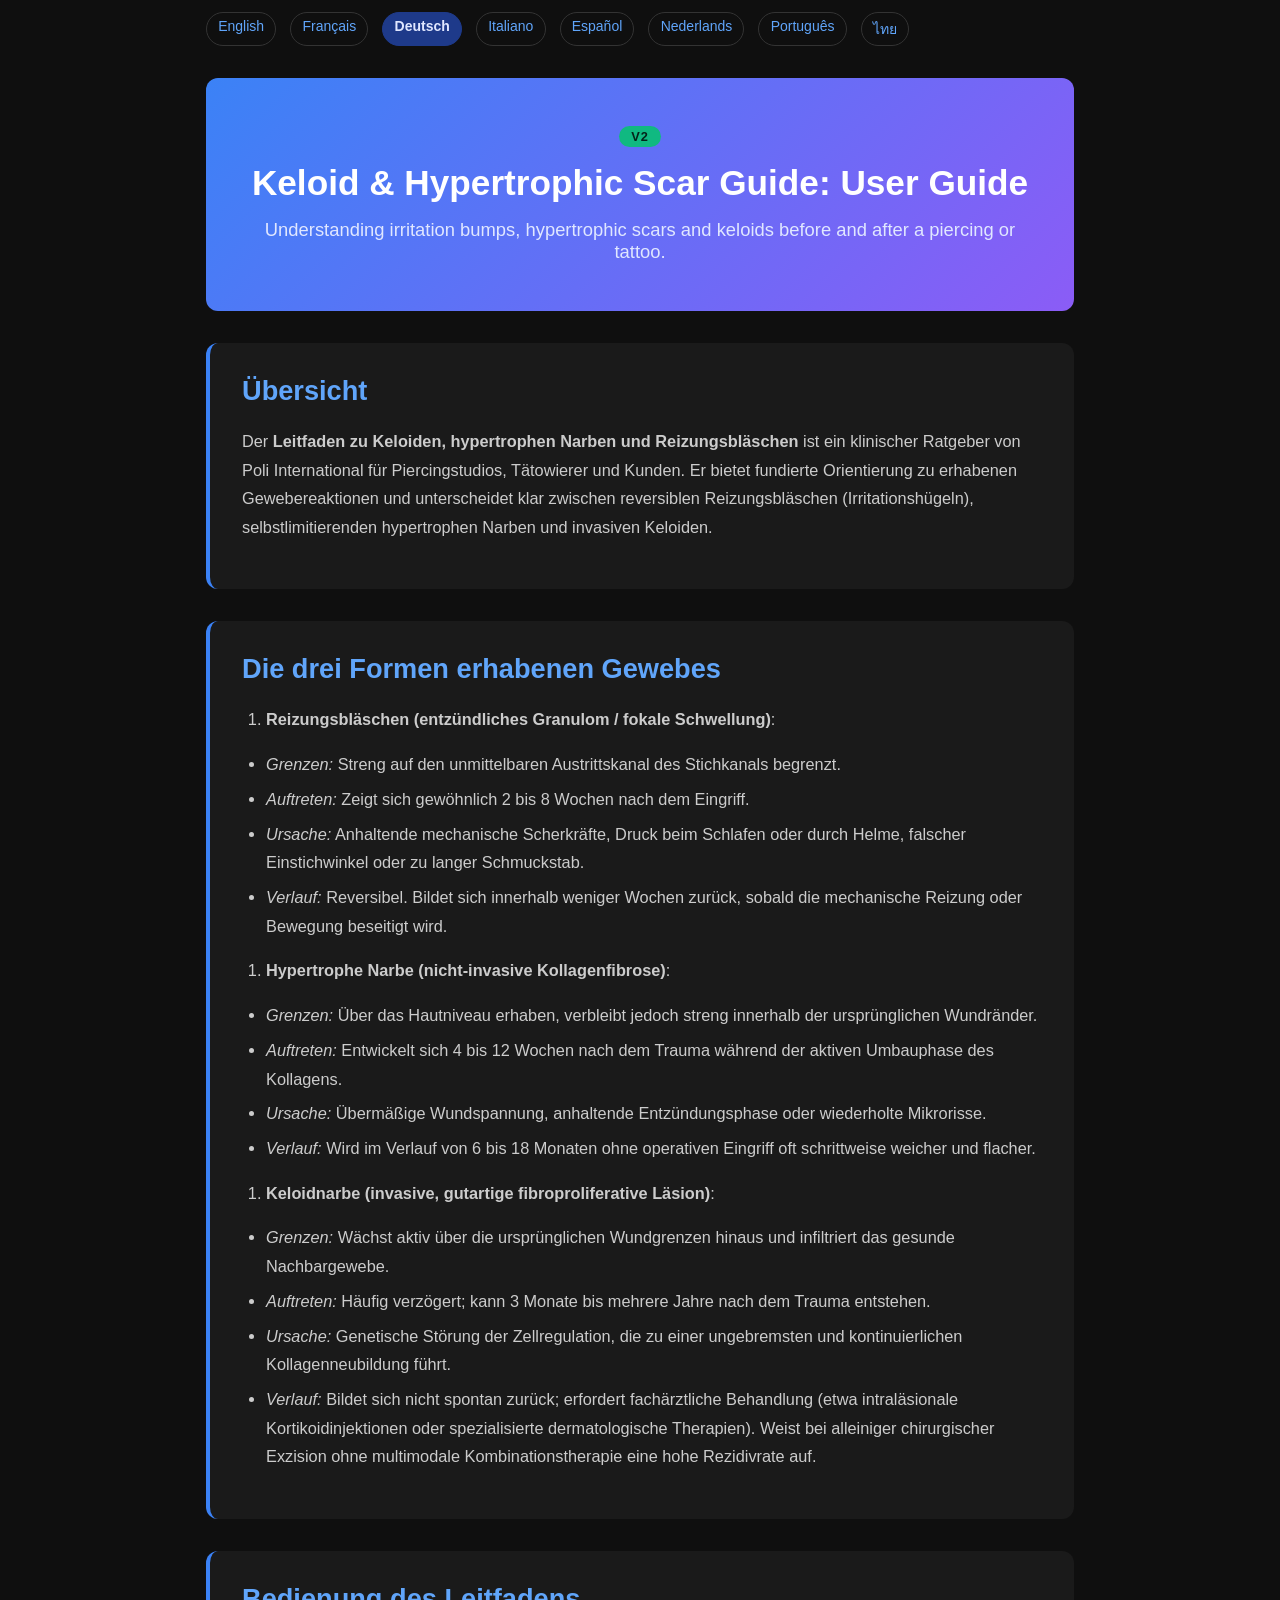
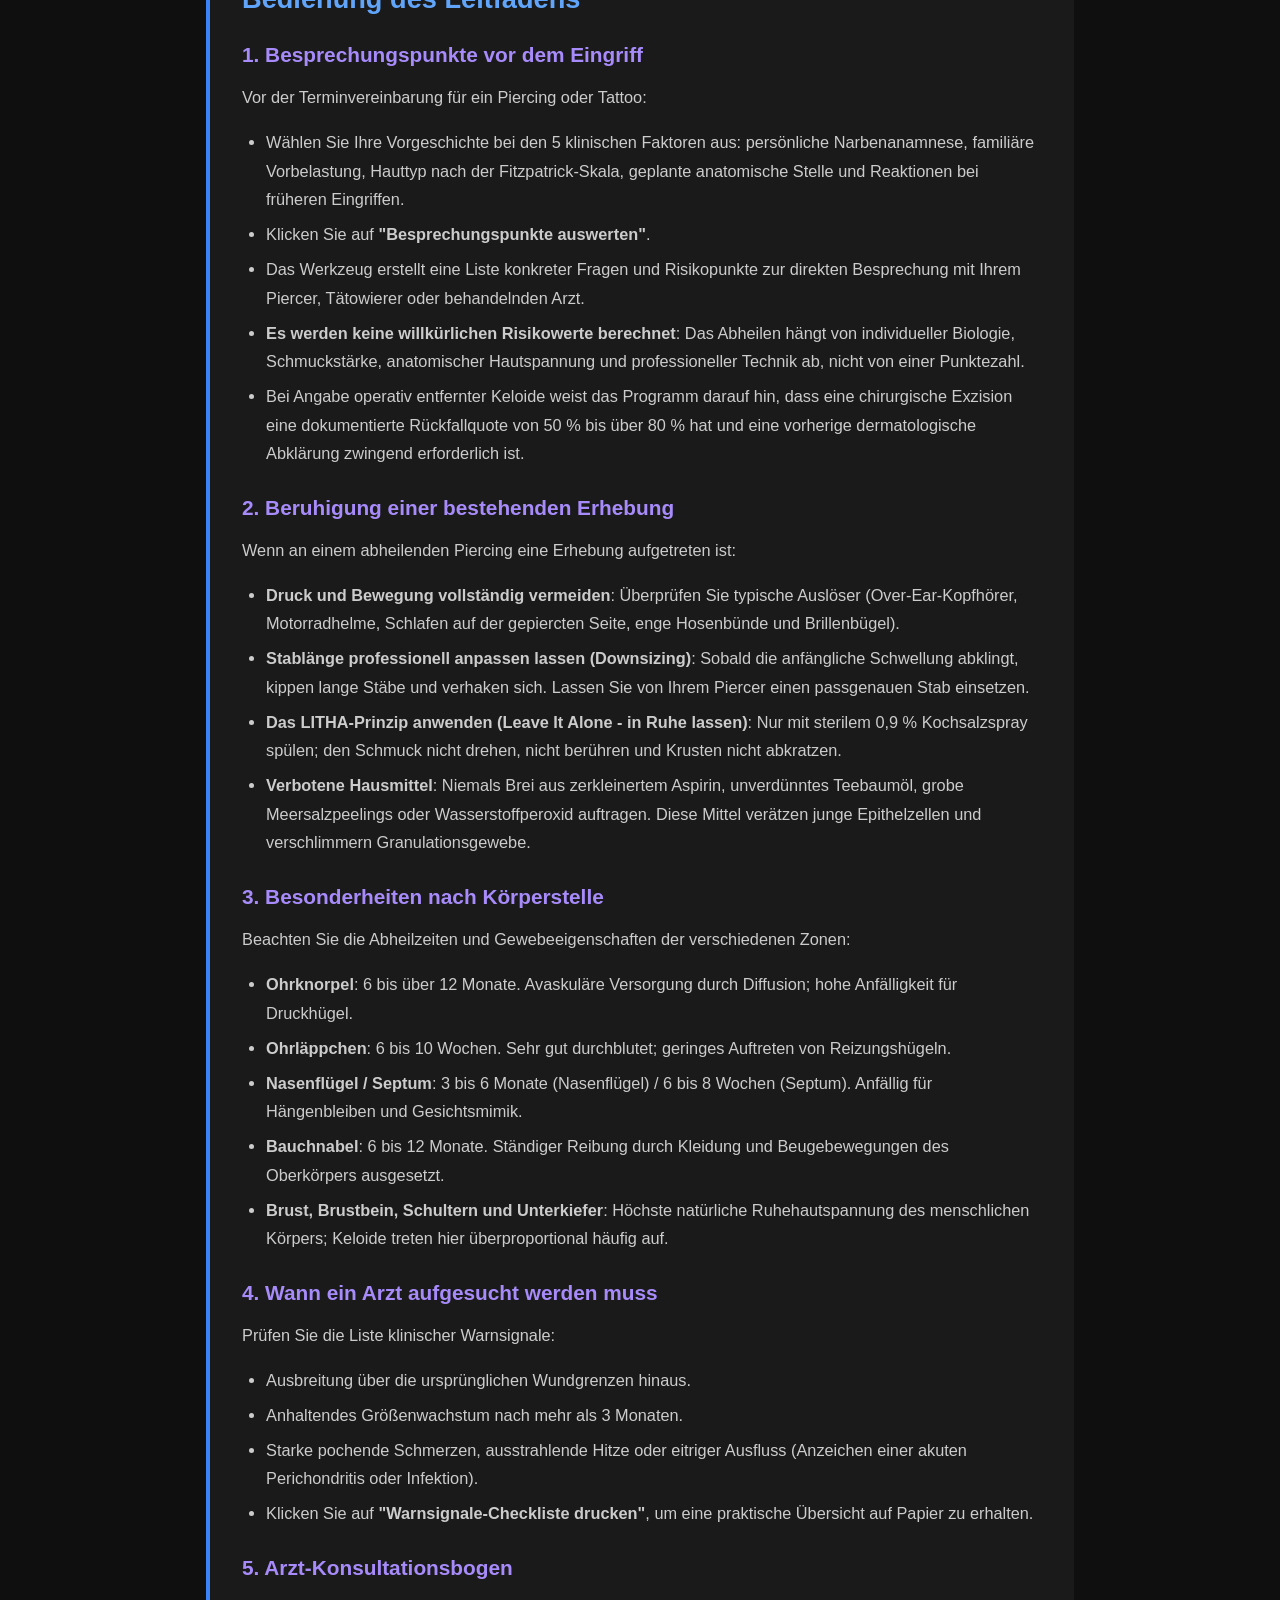
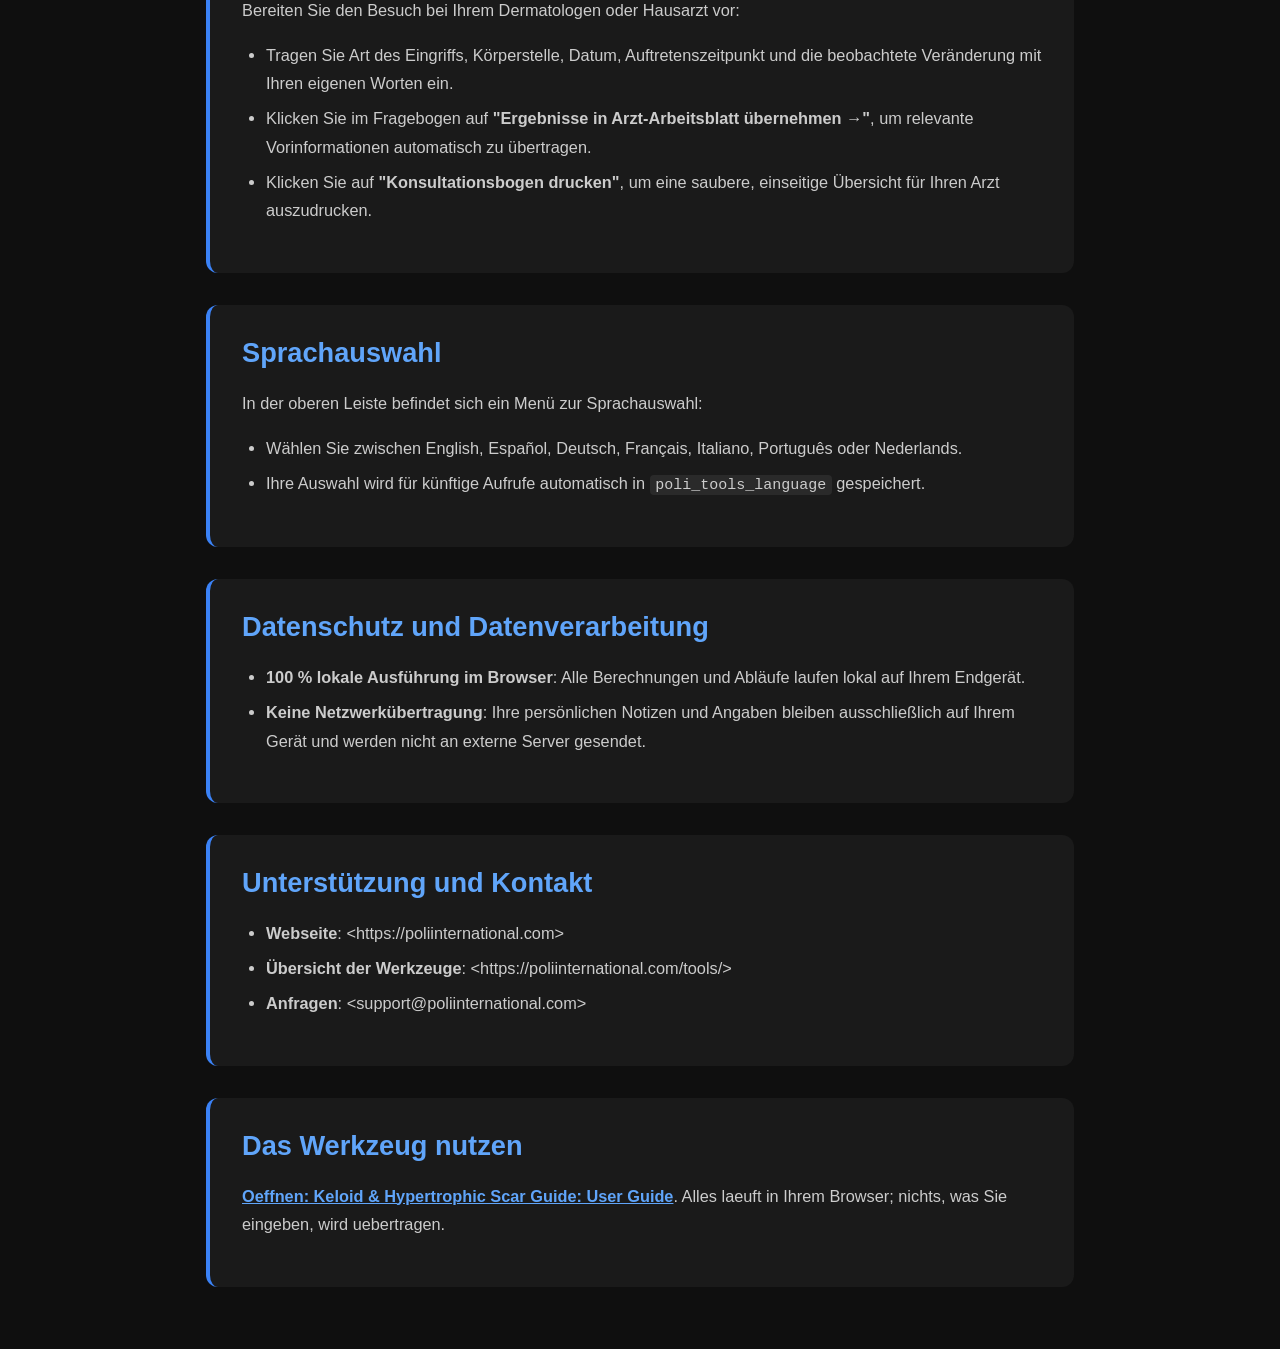
==== documentation-de.html @ 8bfddd40 "sync documentation-de.html from the live site The website copy of this tool moved on and the repo di" ====
<!DOCTYPE html>
<html lang="de">
<head><meta name="robots" content="noindex,nofollow">
    <meta charset="UTF-8">
    <meta name="viewport" content="width=device-width, initial-scale=1.0">
    <title>Keloid &amp; Hypertrophic Scar Guide: User Guide Dokumentation | Poli International</title>
    <meta name="description" content="Understanding irritation bumps, hypertrophic scars and keloids before and after a piercing or tattoo.">
    <link rel="canonical" href="https://poliinternational.com/keloid-scar-risk/">
    <style>
        body { background: #0f0f0f; color: #fff; font-family: -apple-system, BlinkMacSystemFont, "Segoe UI", Roboto, sans-serif; margin: 0; padding: 0; }
        body.in-iframe .doc-hero h1 { display: none; }
        * { box-sizing: border-box; }
        .entry-content { max-width: 900px; margin: 0 auto; padding: 2rem 1rem; }
        .doc-hero { background: linear-gradient(135deg, #3B82F6, #8B5CF6); padding: 3rem 2rem; text-align: center; border-radius: 0.75rem; margin-bottom: 2rem; }
        .doc-hero h1 { font-size: 2.2rem; margin: 0 0 1rem; font-weight: 700; }
        .doc-hero p { font-size: 1.15rem; color: #E0E7FF; margin: 0; }
        .doc-hero .v2 { display: inline-block; margin-bottom: 1rem; padding: 0.2rem 0.75rem; border-radius: 999px; background: #10B981; color: #04241a; font-weight: 800; font-size: 0.8rem; letter-spacing: 0.08em; }
        .doc-section { margin: 2rem 0; padding: 2rem; background: #1a1a1a; border-radius: 0.75rem; border-left: 4px solid #3B82F6; }
        .doc-section h2 { color: #60A5FA; font-size: 1.7rem; margin: 0 0 1.25rem; font-weight: 600; }
        .doc-section h3 { color: #A78BFA; font-size: 1.3rem; margin: 1.75rem 0 0.75rem; font-weight: 600; }
        .doc-section p, .doc-section li { color: #ccc; line-height: 1.75; font-size: 1.02rem; }
        .doc-section ul, .doc-section ol { padding-left: 1.5rem; }
        .doc-section li { margin: 0.4rem 0; }
        .doc-section code { background: #2a2a2a; padding: 0.1rem 0.35rem; border-radius: 0.25rem; font-size: 0.92em; }
        .doc-section a { color: #60A5FA; font-weight: 600; }
        .highlight-box { background: linear-gradient(135deg, #1E3A8A, #4C1D95); padding: 1.25rem 1.5rem; border-radius: 0.5rem; margin: 1.5rem 0; border-left: 4px solid #10B981; }
        .highlight-box p { color: #E0E7FF; margin: 0; }
        table { width: 100%; border-collapse: collapse; margin: 1.5rem 0; }
        th, td { padding: 0.75rem; text-align: left; border: 1px solid #333; vertical-align: top; }
        th { background: #2a2a2a; color: #60A5FA; }
        td { color: #ccc; }
        .doc-langs { display: flex; flex-wrap: wrap; gap: 0.4rem; margin: 0 0 1.5rem; font-size: 0.9rem; }
        .doc-langs a, .doc-langs span { padding: 0.3rem 0.7rem; border-radius: 999px; border: 1px solid #333; text-decoration: none; }
        .doc-langs a { color: #60A5FA; }
        .doc-langs span { background: #1E3A8A; color: #E0E7FF; border-color: #1E3A8A; font-weight: 700; }
    </style>
</head>
<body>
<nav class="doc-langs" aria-label="Sprache der Dokumentation" style="display:flex;flex-wrap:wrap;gap:6px 14px;max-width:900px;margin:12px auto 0;padding:0 16px;font-size:14px;"><a lang="en" href="documentation.html">English</a><a lang="fr" href="documentation-fr.html">Français</a><span lang="de">Deutsch</span><a lang="it" href="documentation-it.html">Italiano</a><a lang="es" href="documentation-es.html">Español</a><a lang="nl" href="documentation-nl.html">Nederlands</a><a lang="pt" href="documentation-pt.html">Português</a><a lang="th" href="documentation-th.html">ไทย</a></nav>
<script>if (window.self !== window.top) document.body.classList.add('in-iframe');</script>
    <div class="entry-content">
        <div class="doc-hero">
            <span class="v2">V2</span>
            <h1>Keloid &amp; Hypertrophic Scar Guide: User Guide</h1>
            <p>Understanding irritation bumps, hypertrophic scars and keloids before and after a piercing or tattoo.</p>
        </div>
        <div class="doc-section">
        <h2>Übersicht</h2>
        <p>Der <strong>Leitfaden zu Keloiden, hypertrophen Narben und Reizungsbläschen</strong> ist ein klinischer Ratgeber von Poli International für Piercingstudios, Tätowierer und Kunden. Er bietet fundierte Orientierung zu erhabenen Gewebereaktionen und unterscheidet klar zwischen reversiblen Reizungsbläschen (Irritationshügeln), selbstlimitierenden hypertrophen Narben und invasiven Keloiden.</p>
        </div>
        <div class="doc-section">
        <h2>Die drei Formen erhabenen Gewebes</h2>
        <ol>
        <li><strong>Reizungsbläschen (entzündliches Granulom / fokale Schwellung)</strong>:</li>
        </ol>
        <ul>
        <li><em>Grenzen:</em> Streng auf den unmittelbaren Austrittskanal des Stichkanals begrenzt.</li>
        <li><em>Auftreten:</em> Zeigt sich gewöhnlich 2 bis 8 Wochen nach dem Eingriff.</li>
        <li><em>Ursache:</em> Anhaltende mechanische Scherkräfte, Druck beim Schlafen oder durch Helme, falscher Einstichwinkel oder zu langer Schmuckstab.</li>
        <li><em>Verlauf:</em> Reversibel. Bildet sich innerhalb weniger Wochen zurück, sobald die mechanische Reizung oder Bewegung beseitigt wird.</li>
        </ul>
        <ol>
        <li><strong>Hypertrophe Narbe (nicht-invasive Kollagenfibrose)</strong>:</li>
        </ol>
        <ul>
        <li><em>Grenzen:</em> Über das Hautniveau erhaben, verbleibt jedoch streng innerhalb der ursprünglichen Wundränder.</li>
        <li><em>Auftreten:</em> Entwickelt sich 4 bis 12 Wochen nach dem Trauma während der aktiven Umbauphase des Kollagens.</li>
        <li><em>Ursache:</em> Übermäßige Wundspannung, anhaltende Entzündungsphase oder wiederholte Mikrorisse.</li>
        <li><em>Verlauf:</em> Wird im Verlauf von 6 bis 18 Monaten ohne operativen Eingriff oft schrittweise weicher und flacher.</li>
        </ul>
        <ol>
        <li><strong>Keloidnarbe (invasive, gutartige fibroproliferative Läsion)</strong>:</li>
        </ol>
        <ul>
        <li><em>Grenzen:</em> Wächst aktiv über die ursprünglichen Wundgrenzen hinaus und infiltriert das gesunde Nachbargewebe.</li>
        <li><em>Auftreten:</em> Häufig verzögert; kann 3 Monate bis mehrere Jahre nach dem Trauma entstehen.</li>
        <li><em>Ursache:</em> Genetische Störung der Zellregulation, die zu einer ungebremsten und kontinuierlichen Kollagenneubildung führt.</li>
        <li><em>Verlauf:</em> Bildet sich nicht spontan zurück; erfordert fachärztliche Behandlung (etwa intraläsionale Kortikoidinjektionen oder spezialisierte dermatologische Therapien). Weist bei alleiniger chirurgischer Exzision ohne multimodale Kombinationstherapie eine hohe Rezidivrate auf.</li>
        </ul>
        </div>
        <div class="doc-section">
        <h2>Bedienung des Leitfadens</h2>
        <h3>1. Besprechungspunkte vor dem Eingriff</h3>
        <p>Vor der Terminvereinbarung für ein Piercing oder Tattoo:</p>
        <ul>
        <li>Wählen Sie Ihre Vorgeschichte bei den 5 klinischen Faktoren aus: persönliche Narbenanamnese, familiäre Vorbelastung, Hauttyp nach der Fitzpatrick-Skala, geplante anatomische Stelle und Reaktionen bei früheren Eingriffen.</li>
        <li>Klicken Sie auf <strong>"Besprechungspunkte auswerten"</strong>.</li>
        <li>Das Werkzeug erstellt eine Liste konkreter Fragen und Risikopunkte zur direkten Besprechung mit Ihrem Piercer, Tätowierer oder behandelnden Arzt.</li>
        <li><strong>Es werden keine willkürlichen Risikowerte berechnet</strong>: Das Abheilen hängt von individueller Biologie, Schmuckstärke, anatomischer Hautspannung und professioneller Technik ab, nicht von einer Punktezahl.</li>
        <li>Bei Angabe operativ entfernter Keloide weist das Programm darauf hin, dass eine chirurgische Exzision eine dokumentierte Rückfallquote von 50 % bis über 80 % hat und eine vorherige dermatologische Abklärung zwingend erforderlich ist.</li>
        </ul>
        <h3>2. Beruhigung einer bestehenden Erhebung</h3>
        <p>Wenn an einem abheilenden Piercing eine Erhebung aufgetreten ist:</p>
        <ul>
        <li><strong>Druck und Bewegung vollständig vermeiden</strong>: Überprüfen Sie typische Auslöser (Over-Ear-Kopfhörer, Motorradhelme, Schlafen auf der gepiercten Seite, enge Hosenbünde und Brillenbügel).</li>
        <li><strong>Stablänge professionell anpassen lassen (Downsizing)</strong>: Sobald die anfängliche Schwellung abklingt, kippen lange Stäbe und verhaken sich. Lassen Sie von Ihrem Piercer einen passgenauen Stab einsetzen.</li>
        <li><strong>Das LITHA-Prinzip anwenden (Leave It Alone - in Ruhe lassen)</strong>: Nur mit sterilem 0,9 % Kochsalzspray spülen; den Schmuck nicht drehen, nicht berühren und Krusten nicht abkratzen.</li>
        <li><strong>Verbotene Hausmittel</strong>: Niemals Brei aus zerkleinertem Aspirin, unverdünntes Teebaumöl, grobe Meersalzpeelings oder Wasserstoffperoxid auftragen. Diese Mittel verätzen junge Epithelzellen und verschlimmern Granulationsgewebe.</li>
        </ul>
        <h3>3. Besonderheiten nach Körperstelle</h3>
        <p>Beachten Sie die Abheilzeiten und Gewebeeigenschaften der verschiedenen Zonen:</p>
        <ul>
        <li><strong>Ohrknorpel</strong>: 6 bis über 12 Monate. Avaskuläre Versorgung durch Diffusion; hohe Anfälligkeit für Druckhügel.</li>
        <li><strong>Ohrläppchen</strong>: 6 bis 10 Wochen. Sehr gut durchblutet; geringes Auftreten von Reizungshügeln.</li>
        <li><strong>Nasenflügel / Septum</strong>: 3 bis 6 Monate (Nasenflügel) / 6 bis 8 Wochen (Septum). Anfällig für Hängenbleiben und Gesichtsmimik.</li>
        <li><strong>Bauchnabel</strong>: 6 bis 12 Monate. Ständiger Reibung durch Kleidung und Beugebewegungen des Oberkörpers ausgesetzt.</li>
        <li><strong>Brust, Brustbein, Schultern und Unterkiefer</strong>: Höchste natürliche Ruhehautspannung des menschlichen Körpers; Keloide treten hier überproportional häufig auf.</li>
        </ul>
        <h3>4. Wann ein Arzt aufgesucht werden muss</h3>
        <p>Prüfen Sie die Liste klinischer Warnsignale:</p>
        <ul>
        <li>Ausbreitung über die ursprünglichen Wundgrenzen hinaus.</li>
        <li>Anhaltendes Größenwachstum nach mehr als 3 Monaten.</li>
        <li>Starke pochende Schmerzen, ausstrahlende Hitze oder eitriger Ausfluss (Anzeichen einer akuten Perichondritis oder Infektion).</li>
        <li>Klicken Sie auf <strong>"Warnsignale-Checkliste drucken"</strong>, um eine praktische Übersicht auf Papier zu erhalten.</li>
        </ul>
        <h3>5. Arzt-Konsultationsbogen</h3>
        <p>Bereiten Sie den Besuch bei Ihrem Dermatologen oder Hausarzt vor:</p>
        <ul>
        <li>Tragen Sie Art des Eingriffs, Körperstelle, Datum, Auftretenszeitpunkt und die beobachtete Veränderung mit Ihren eigenen Worten ein.</li>
        <li>Klicken Sie im Fragebogen auf <strong>"Ergebnisse in Arzt-Arbeitsblatt übernehmen →"</strong>, um relevante Vorinformationen automatisch zu übertragen.</li>
        <li>Klicken Sie auf <strong>"Konsultationsbogen drucken"</strong>, um eine saubere, einseitige Übersicht für Ihren Arzt auszudrucken.</li>
        </ul>
        </div>
        <div class="doc-section">
        <h2>Sprachauswahl</h2>
        <p>In der oberen Leiste befindet sich ein Menü zur Sprachauswahl:</p>
        <ul>
        <li>Wählen Sie zwischen English, Español, Deutsch, Français, Italiano, Português oder Nederlands.</li>
        <li>Ihre Auswahl wird für künftige Aufrufe automatisch in <code>poli_tools_language</code> gespeichert.</li>
        </ul>
        </div>
        <div class="doc-section">
        <h2>Datenschutz und Datenverarbeitung</h2>
        <ul>
        <li><strong>100 % lokale Ausführung im Browser</strong>: Alle Berechnungen und Abläufe laufen lokal auf Ihrem Endgerät.</li>
        <li><strong>Keine Netzwerkübertragung</strong>: Ihre persönlichen Notizen und Angaben bleiben ausschließlich auf Ihrem Gerät und werden nicht an externe Server gesendet.</li>
        </ul>
        </div>
        <div class="doc-section">
        <h2>Unterstützung und Kontakt</h2>
        <ul>
        <li><strong>Webseite</strong>: &lt;https://poliinternational.com&gt;</li>
        <li><strong>Übersicht der Werkzeuge</strong>: &lt;https://poliinternational.com/tools/&gt;</li>
        <li><strong>Anfragen</strong>: &lt;support@poliinternational.com&gt;</li>
        </ul>
        </div>
        <div class="doc-section">
            <h2>Das Werkzeug nutzen</h2>
            <p><a href="https://poliinternational.com/keloid-scar-risk/" target="_top">Oeffnen: Keloid &amp; Hypertrophic Scar Guide: User Guide</a>. Alles laeuft in Ihrem Browser; nichts, was Sie eingeben, wird uebertragen.</p>
        </div>
    </div>
</body>
</html>
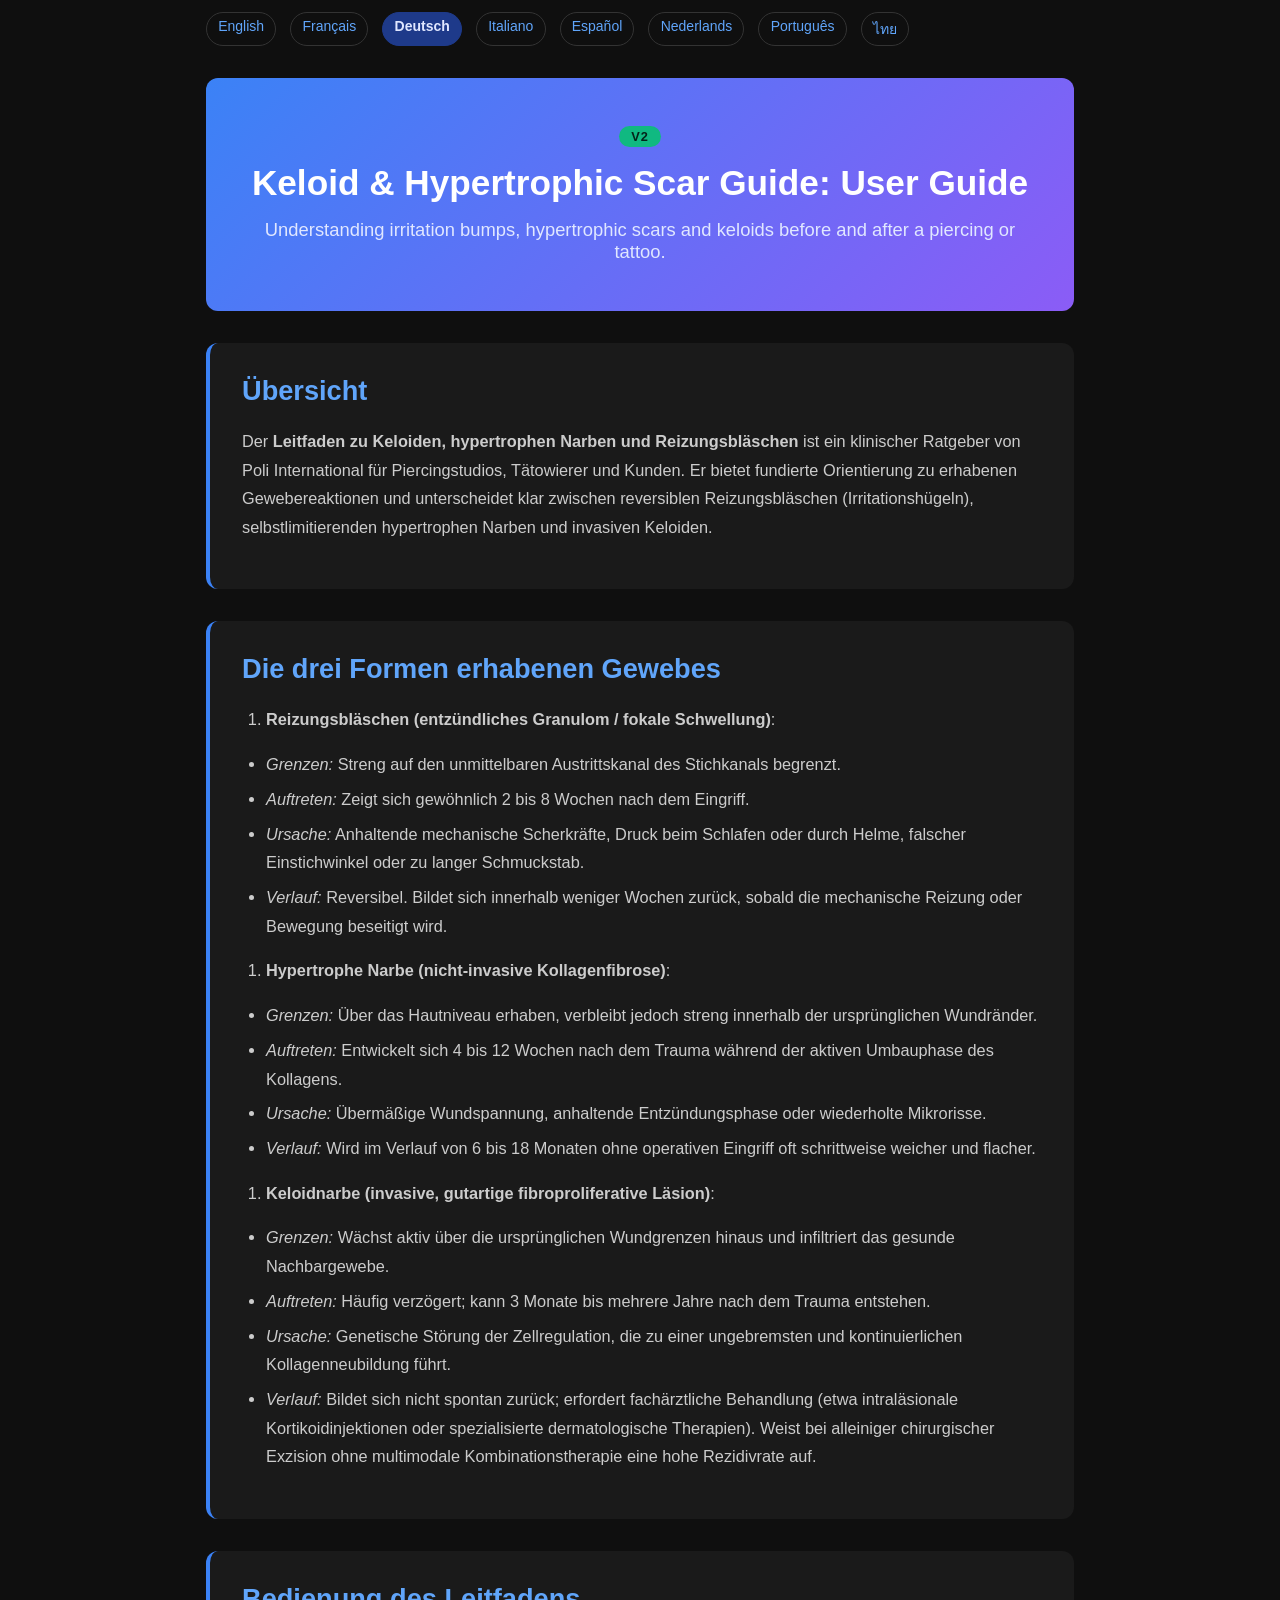
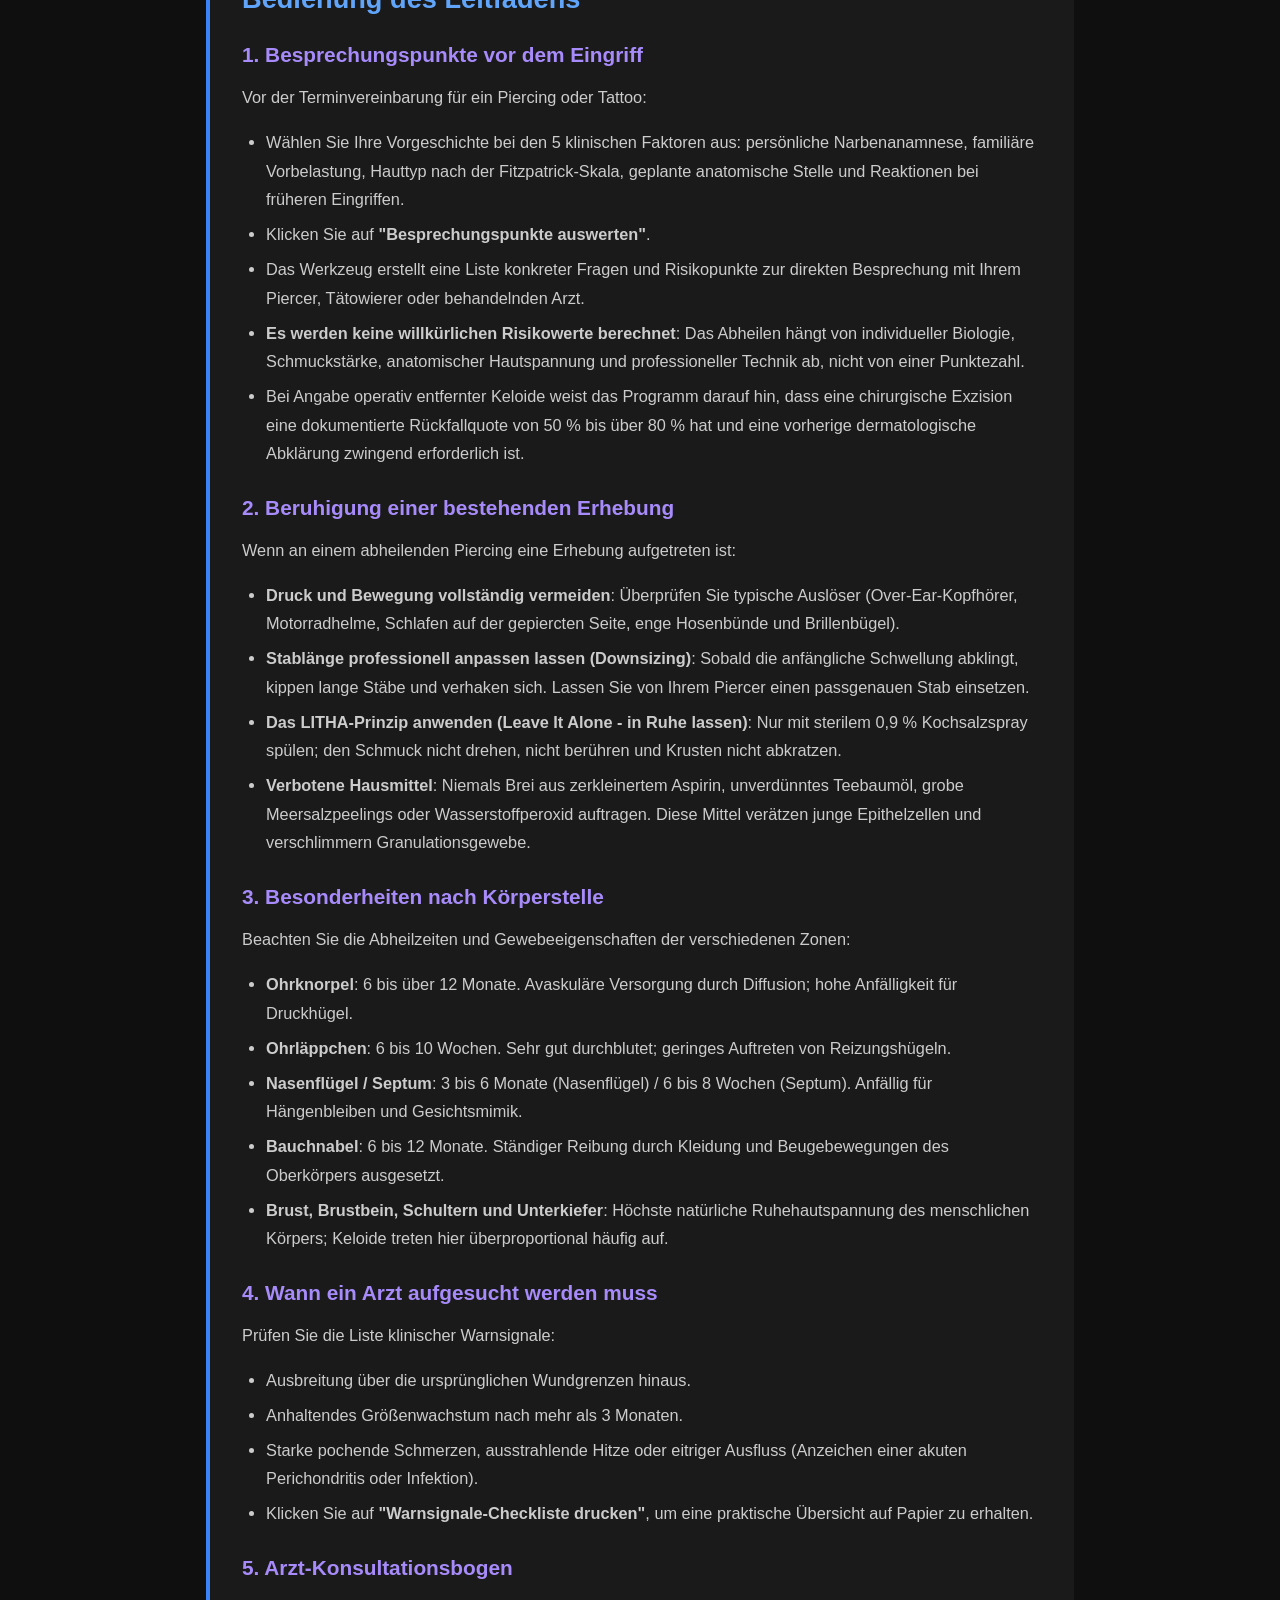
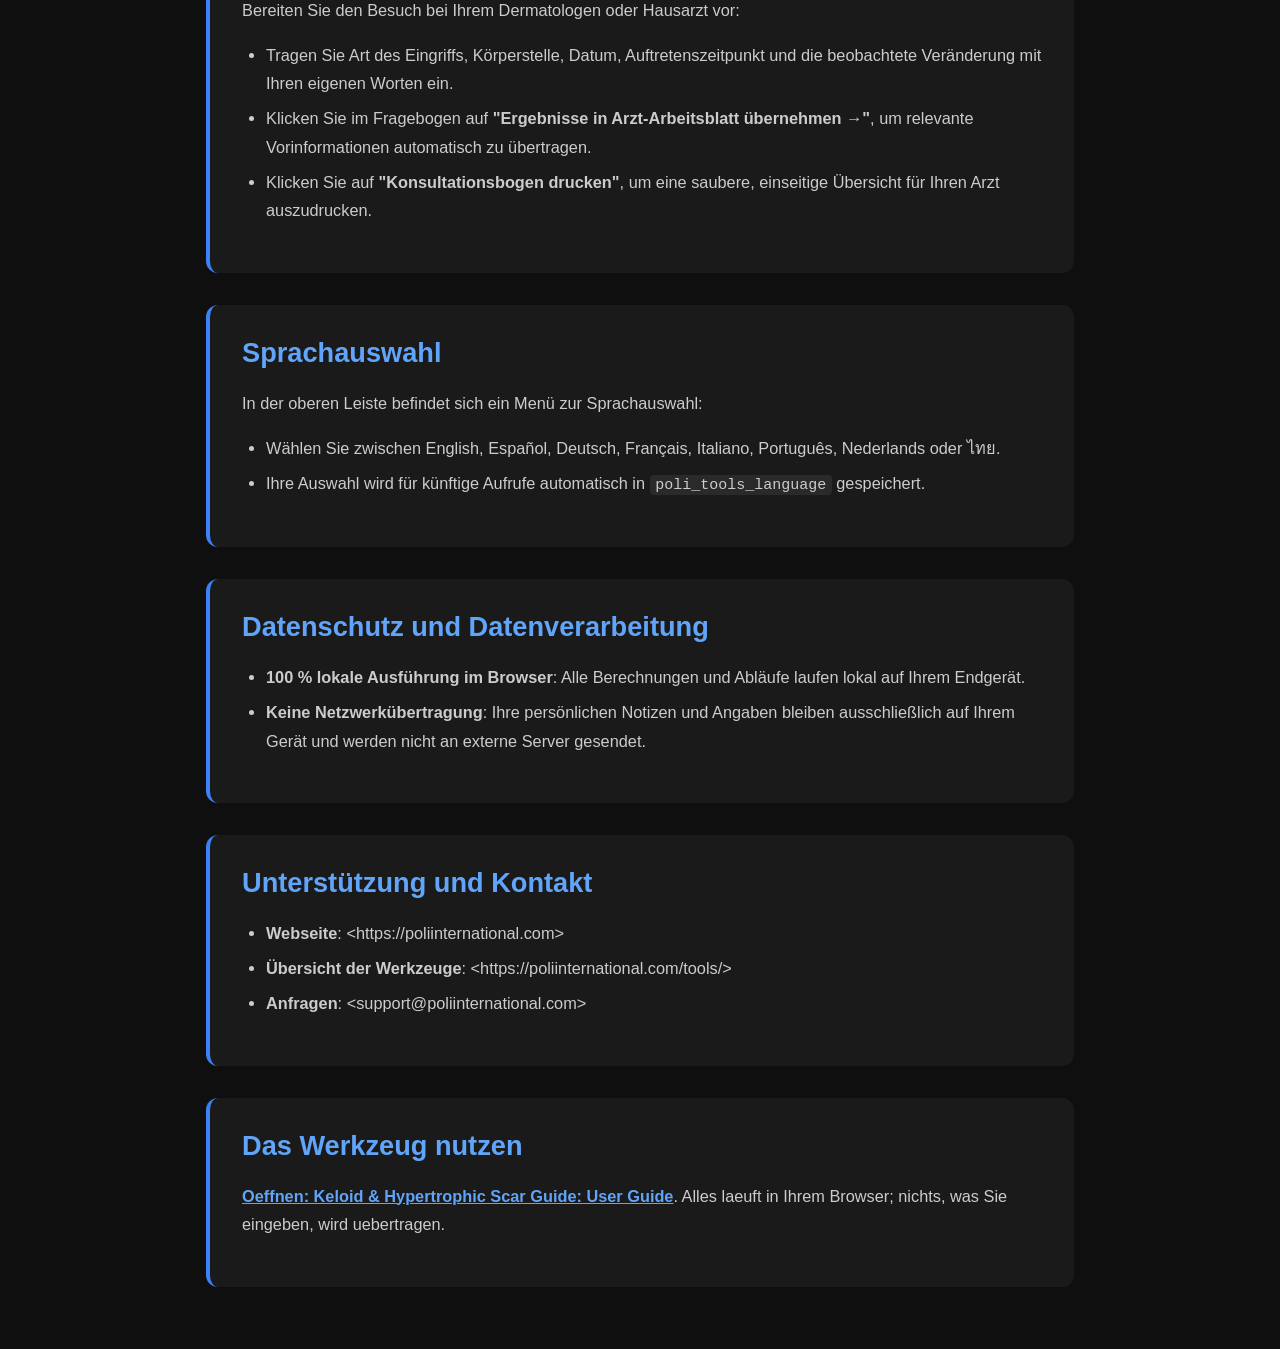
==== commit 6d133080: "sync documentation-de.html from the live site The website copy of this tool moved on and the repo di" ====
--- a/documentation-de.html
+++ b/documentation-de.html
@@ -126,7 +126,7 @@
         <h2>Sprachauswahl</h2>
         <p>In der oberen Leiste befindet sich ein Menü zur Sprachauswahl:</p>
         <ul>
-        <li>Wählen Sie zwischen English, Español, Deutsch, Français, Italiano, Português oder Nederlands.</li>
+        <li>Wählen Sie zwischen English, Español, Deutsch, Français, Italiano, Português, Nederlands oder ไทย.</li>
         <li>Ihre Auswahl wird für künftige Aufrufe automatisch in <code>poli_tools_language</code> gespeichert.</li>
         </ul>
         </div>
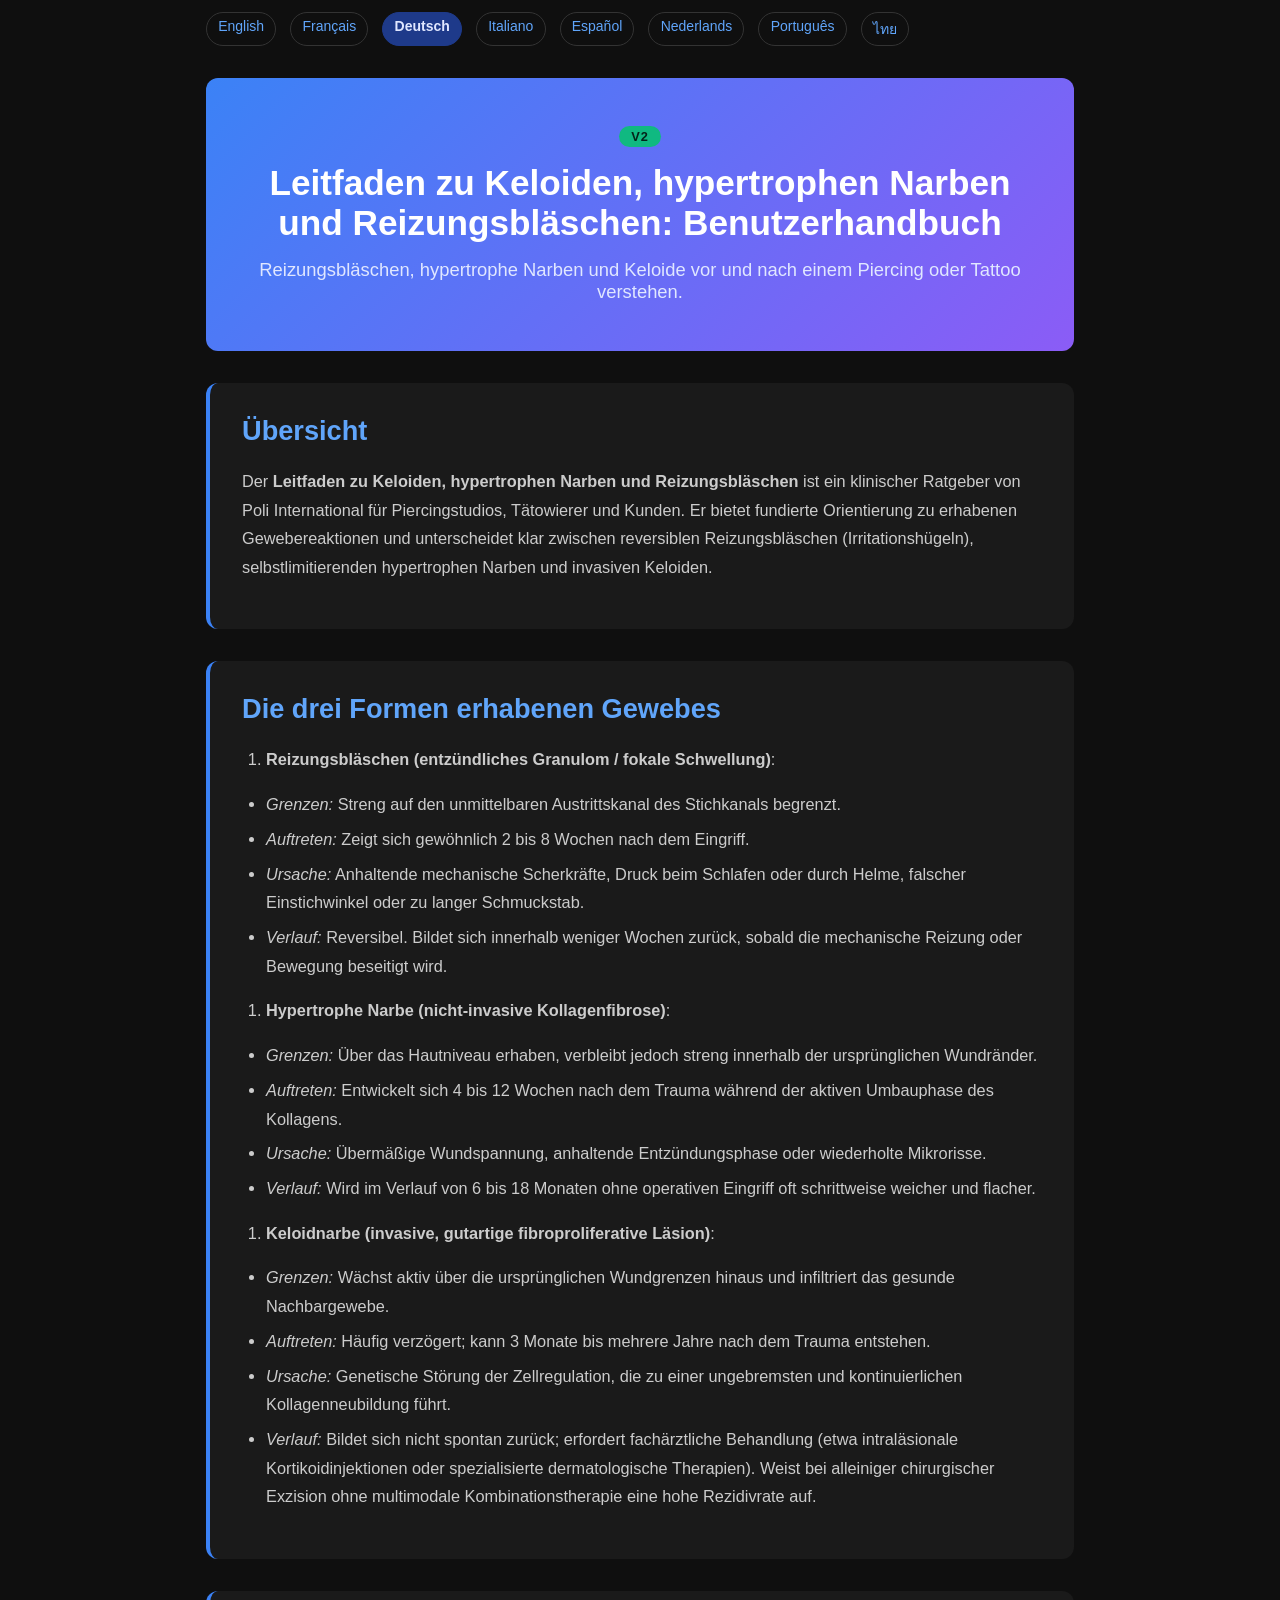
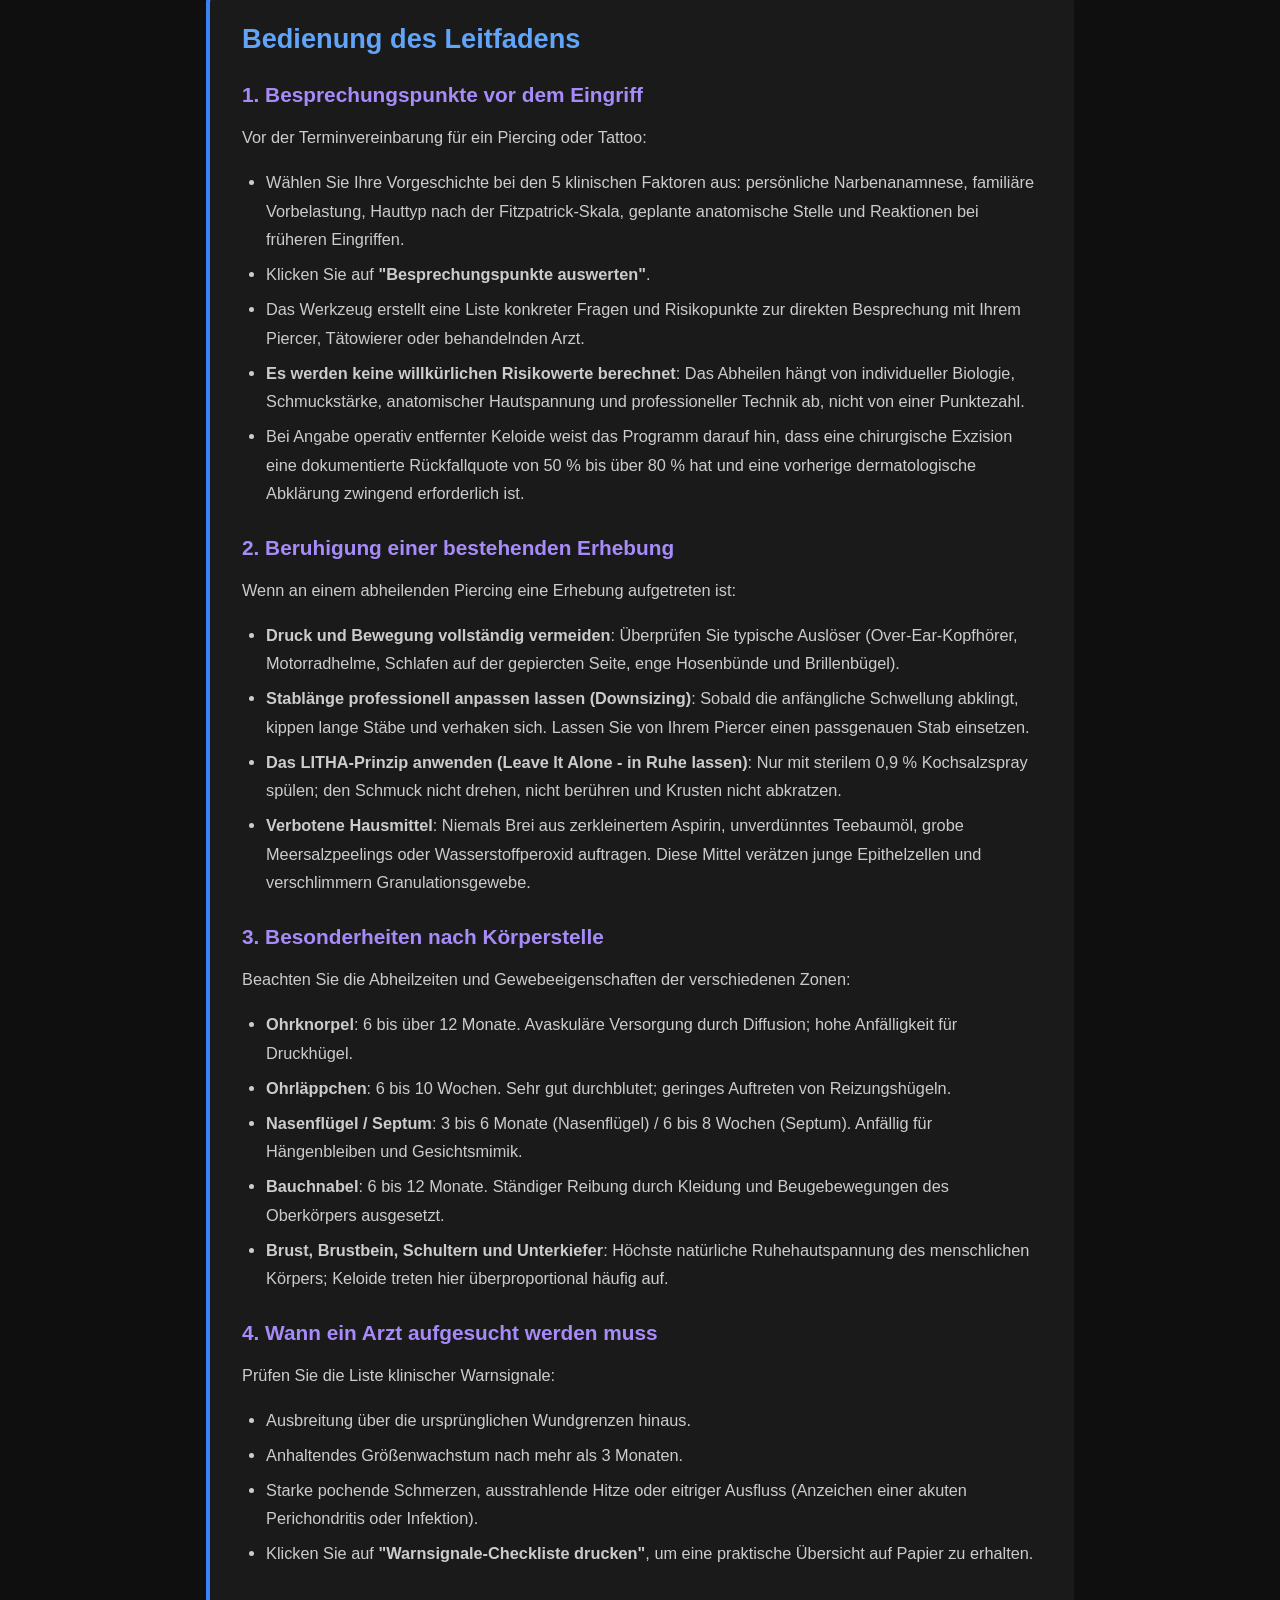
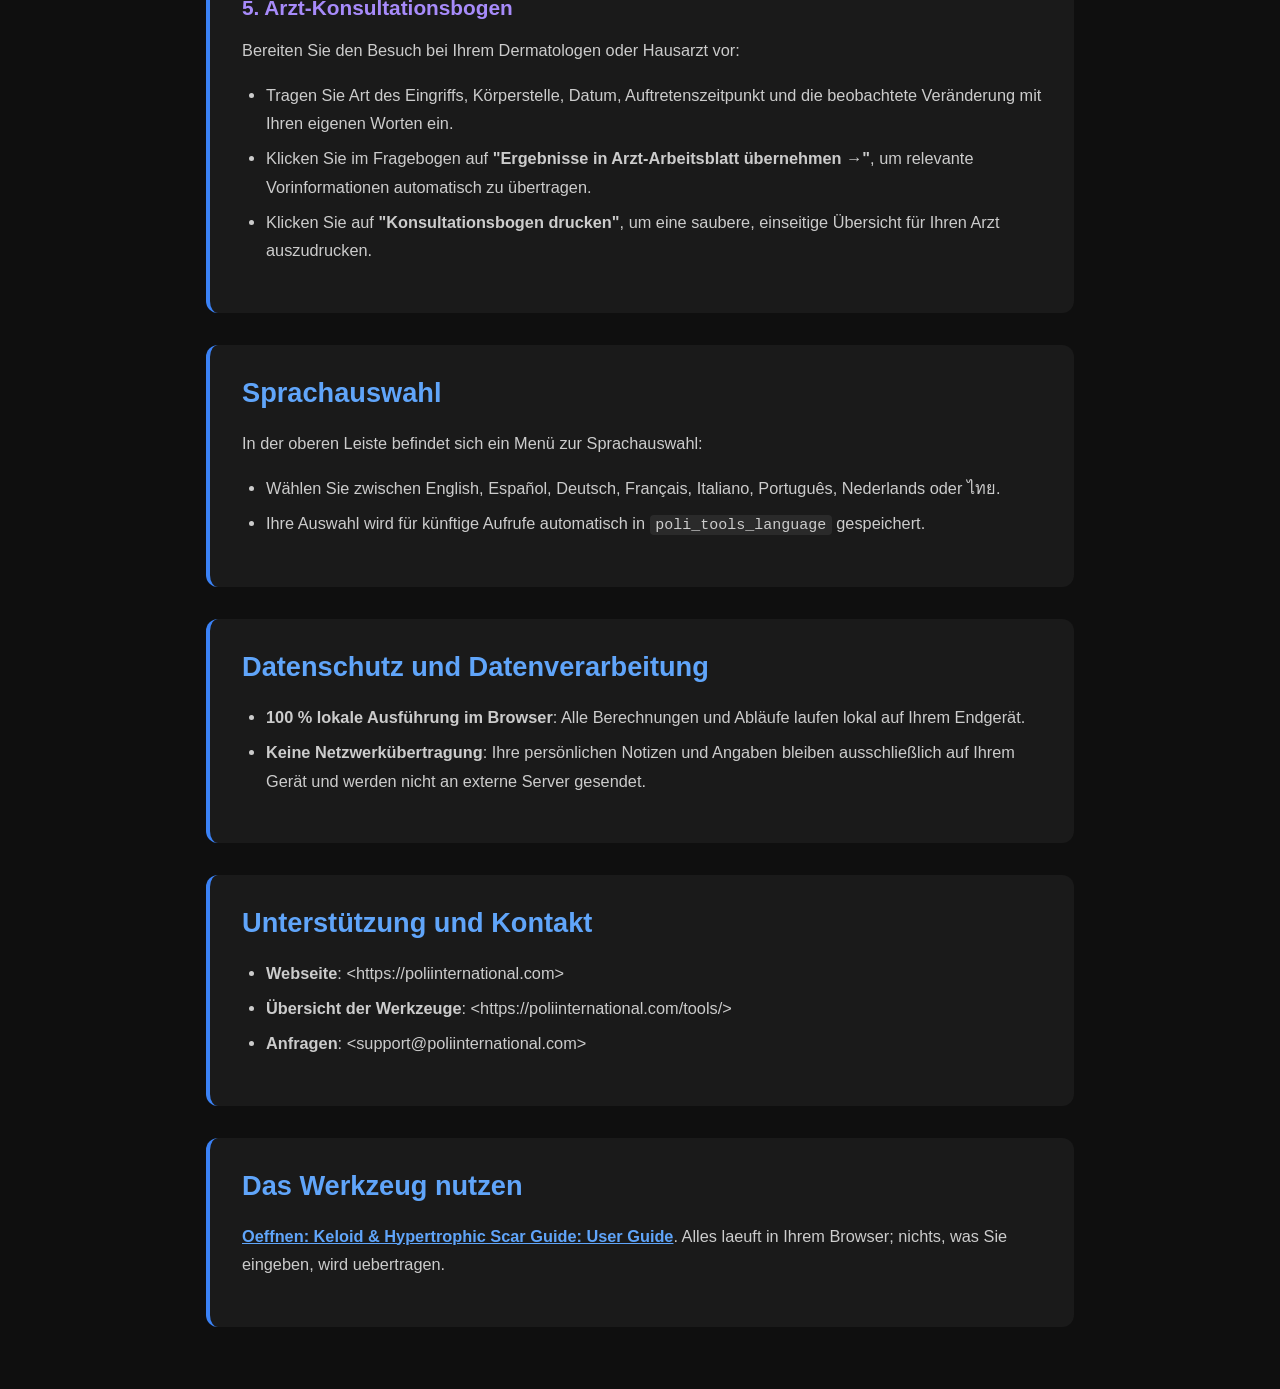
==== commit ed4b4c56: "sync documentation-de.html from the live site The website copy of this tool moved on and the repo di" ====
--- a/documentation-de.html
+++ b/documentation-de.html
@@ -3,7 +3,7 @@
 <head><meta name="robots" content="noindex,nofollow">
     <meta charset="UTF-8">
     <meta name="viewport" content="width=device-width, initial-scale=1.0">
-    <title>Keloid &amp; Hypertrophic Scar Guide: User Guide Dokumentation | Poli International</title>
+    <title>Leitfaden zu Keloiden, hypertrophen Narben und Reizungsbläschen: Benutzerhandbuch Dokumentation | Poli International</title>
     <meta name="description" content="Understanding irritation bumps, hypertrophic scars and keloids before and after a piercing or tattoo.">
     <link rel="canonical" href="https://poliinternational.com/keloid-scar-risk/">
     <style>
@@ -41,8 +41,8 @@
     <div class="entry-content">
         <div class="doc-hero">
             <span class="v2">V2</span>
-            <h1>Keloid &amp; Hypertrophic Scar Guide: User Guide</h1>
-            <p>Understanding irritation bumps, hypertrophic scars and keloids before and after a piercing or tattoo.</p>
+            <h1>Leitfaden zu Keloiden, hypertrophen Narben und Reizungsbläschen: Benutzerhandbuch</h1>
+            <p>Reizungsbläschen, hypertrophe Narben und Keloide vor und nach einem Piercing oder Tattoo verstehen.</p>
         </div>
         <div class="doc-section">
         <h2>Übersicht</h2>
